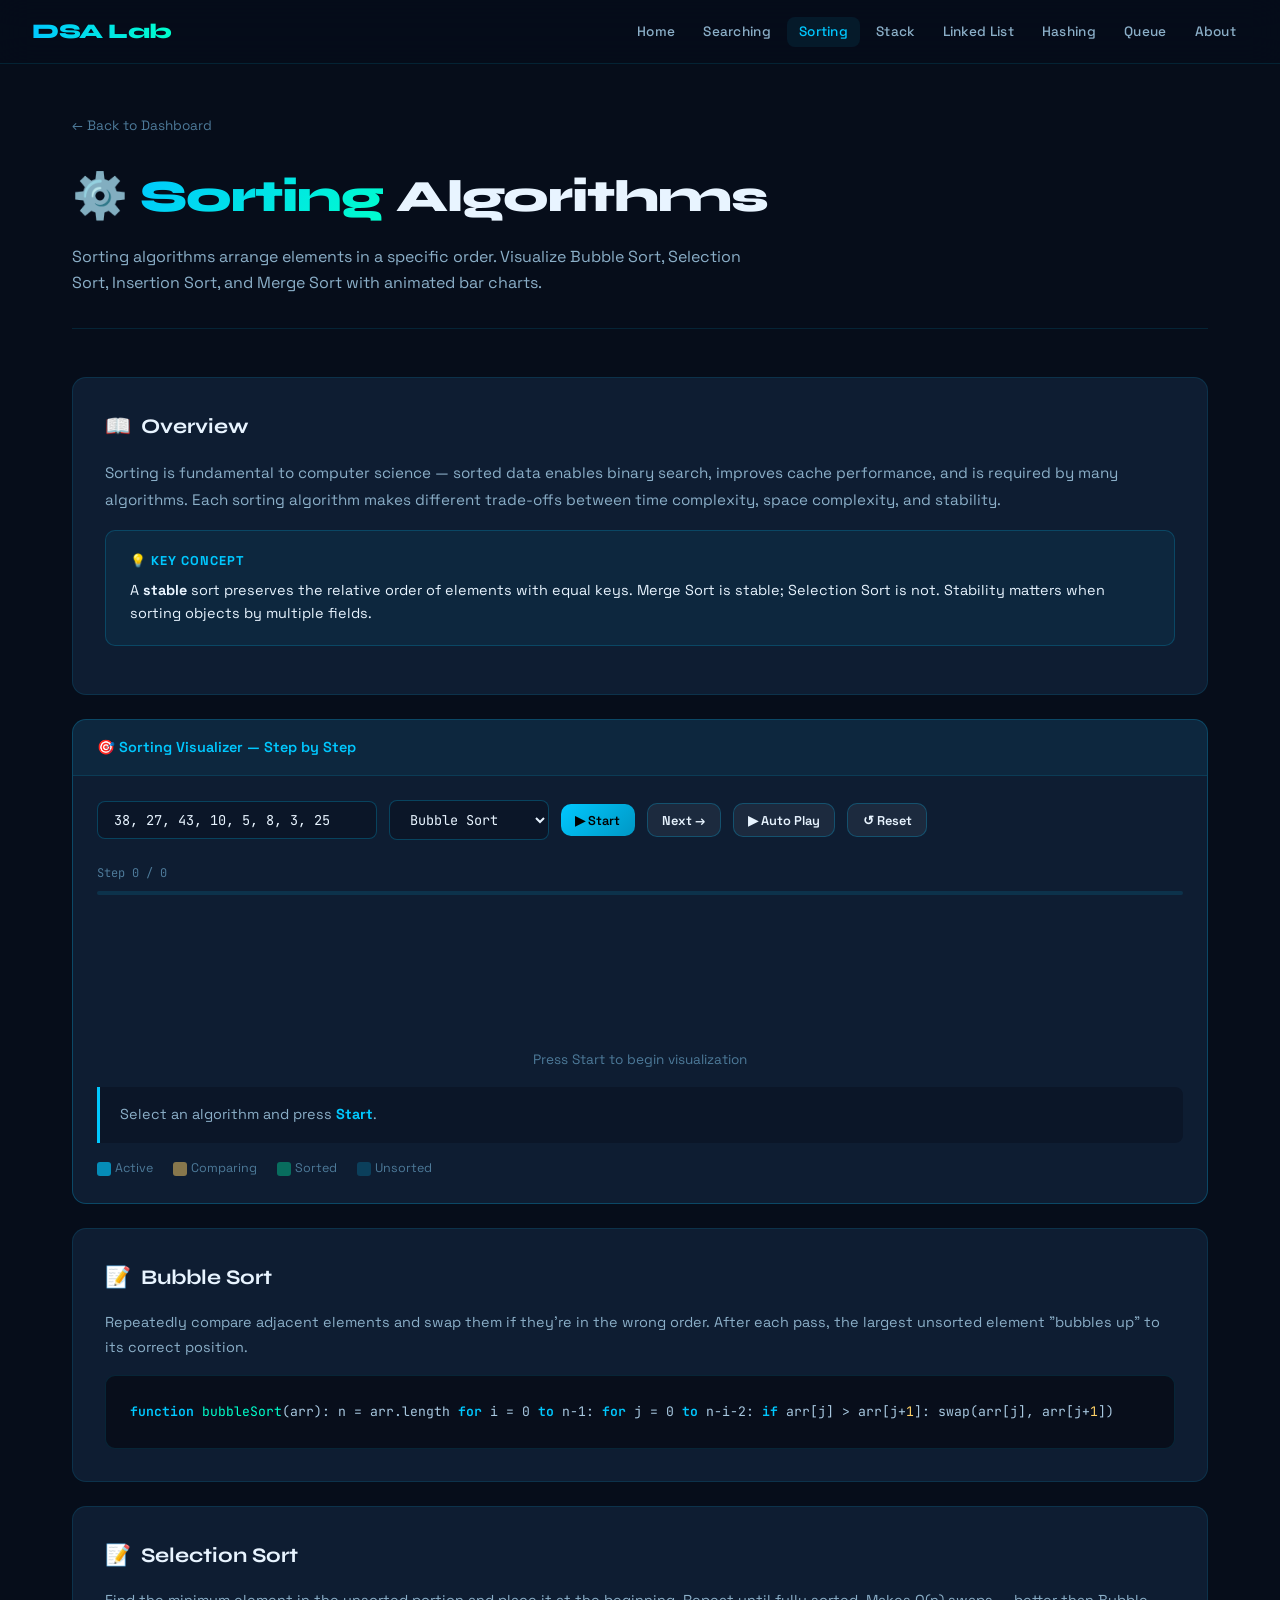
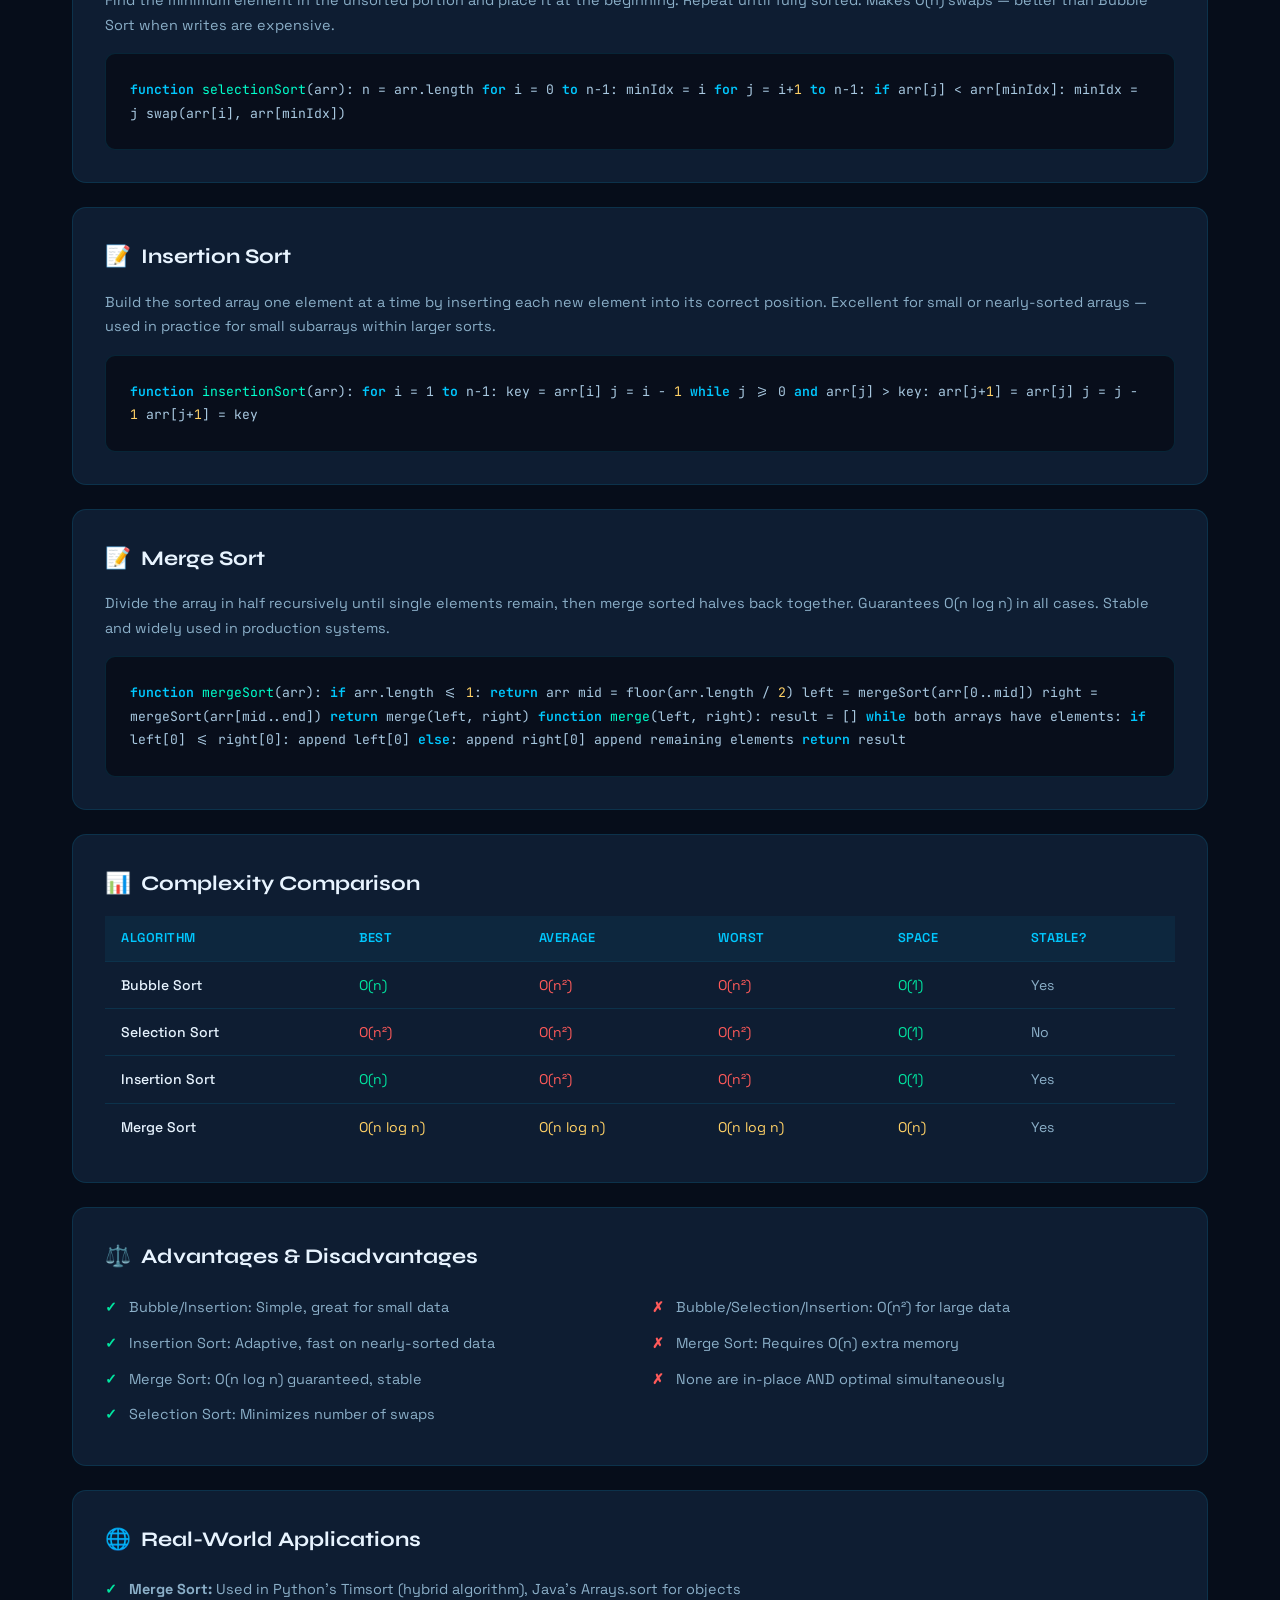
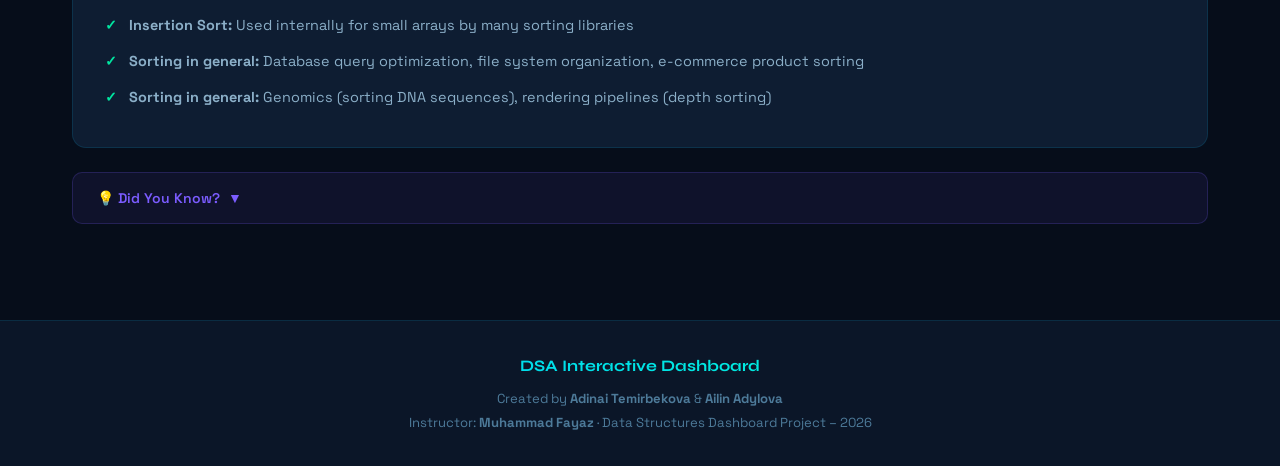
==== sorting.html @ bc45abd4 "first commit" ====
<!DOCTYPE html>
<html lang="en">
<head>
  <meta charset="UTF-8" />
  <meta name="viewport" content="width=device-width, initial-scale=1.0" />
  <title>Sorting Algorithms · DSA Dashboard</title>
  <link rel="stylesheet" href="style.css" />
</head>
<body>

<nav>
  <a href="index.html" class="nav-logo">DSA Lab</a>
  <ul class="nav-links">
    <li><a href="index.html">Home</a></li>
    <li><a href="searching.html">Searching</a></li>
    <li><a href="sorting.html">Sorting</a></li>
    <li><a href="stack.html">Stack</a></li>
    <li><a href="linkedlist.html">Linked List</a></li>
    <li><a href="hashing.html">Hashing</a></li>
    <li><a href="queue.html">Queue</a></li>
    <li><a href="about.html">About</a></li>
  </ul>
</nav>

<main class="page-container">
  <div class="page-header">
    <a href="index.html" class="back-link">← Back to Dashboard</a>
    <h1>⚙️ <span>Sorting</span> Algorithms</h1>
    <p>Sorting algorithms arrange elements in a specific order. Visualize Bubble Sort, Selection Sort, Insertion Sort, and Merge Sort with animated bar charts.</p>
  </div>

  <!-- Overview -->
  <div class="content-section reveal">
    <h2><span class="icon">📖</span> Overview</h2>
    <p style="color:var(--text2);font-size:0.95rem;line-height:1.8;">
      Sorting is fundamental to computer science — sorted data enables binary search, improves cache performance, and is required by many algorithms. Each sorting algorithm makes different trade-offs between time complexity, space complexity, and stability.
    </p>
    <div class="concept-box mt2">
      <div class="concept-title">💡 Key Concept</div>
      A <strong>stable</strong> sort preserves the relative order of elements with equal keys. Merge Sort is stable; Selection Sort is not. Stability matters when sorting objects by multiple fields.
    </div>
  </div>

  <!-- ══════════════════════════════════
       SORTING DEMO
  ══════════════════════════════════ -->
  <div class="demo-section reveal">
    <div class="demo-header">🎯 Sorting Visualizer — Step by Step</div>
    <div class="demo-body">
      <div class="demo-controls">
        <input type="text" id="sort-array" class="demo-input" value="38, 27, 43, 10, 5, 8, 3, 25" placeholder="Array (comma separated)" style="width:280px;" />
        <select id="sort-algo" class="demo-input" style="width:160px;">
          <option value="bubble">Bubble Sort</option>
          <option value="selection">Selection Sort</option>
          <option value="insertion">Insertion Sort</option>
          <option value="merge">Merge Sort</option>
        </select>
        <button id="sort-start" class="btn btn-primary btn-sm">▶ Start</button>
        <button id="sort-next"  class="btn btn-secondary btn-sm" disabled>Next →</button>
        <button id="sort-auto"  class="btn btn-secondary btn-sm">▶ Auto Play</button>
        <button id="sort-reset" class="btn btn-secondary btn-sm">↺ Reset</button>
      </div>

      <div class="step-counter" id="sort-step-count">Step 0 / 0</div>
      <div class="progress-bar"><div class="progress-fill" id="sort-progress" style="width:0%"></div></div>

      <!-- Bar Chart Visualization -->
      <div class="bar-container" id="sort-bars" style="margin-bottom:1rem;">
        <span style="color:var(--text3);font-size:0.85rem;">Press Start to begin visualization</span>
      </div>

      <div class="step-panel" id="sort-msg">Select an algorithm and press <strong>Start</strong>.</div>

      <div style="display:flex;gap:1.25rem;flex-wrap:wrap;margin-top:0.75rem;font-size:0.78rem;color:var(--text3);">
        <span><span style="display:inline-block;width:14px;height:14px;background:rgba(0,200,255,0.65);border-radius:3px;vertical-align:middle;margin-right:4px;"></span>Active</span>
        <span><span style="display:inline-block;width:14px;height:14px;background:rgba(255,209,102,0.5);border-radius:3px;vertical-align:middle;margin-right:4px;"></span>Comparing</span>
        <span><span style="display:inline-block;width:14px;height:14px;background:rgba(0,229,160,0.4);border-radius:3px;vertical-align:middle;margin-right:4px;"></span>Sorted</span>
        <span><span style="display:inline-block;width:14px;height:14px;background:rgba(0,200,255,0.2);border-radius:3px;vertical-align:middle;margin-right:4px;"></span>Unsorted</span>
      </div>
    </div>
  </div>

  <!-- Algorithm Explanations -->
  <div class="content-section reveal">
    <h2><span class="icon">📝</span> Bubble Sort</h2>
    <p style="color:var(--text2);font-size:0.9rem;line-height:1.7;margin-bottom:1rem;">Repeatedly compare adjacent elements and swap them if they're in the wrong order. After each pass, the largest unsorted element "bubbles up" to its correct position.</p>
    <div class="pseudocode">
<span class="kw">function</span> <span class="fn">bubbleSort</span>(arr):
  n = arr.length
  <span class="kw">for</span> i = 0 <span class="kw">to</span> n-1:
    <span class="kw">for</span> j = 0 <span class="kw">to</span> n-i-2:
      <span class="kw">if</span> arr[j] > arr[j+<span class="nm">1</span>]:
        swap(arr[j], arr[j+<span class="nm">1</span>])
    </div>
  </div>

  <div class="content-section reveal">
    <h2><span class="icon">📝</span> Selection Sort</h2>
    <p style="color:var(--text2);font-size:0.9rem;line-height:1.7;margin-bottom:1rem;">Find the minimum element in the unsorted portion and place it at the beginning. Repeat until fully sorted. Makes O(n) swaps — better than Bubble Sort when writes are expensive.</p>
    <div class="pseudocode">
<span class="kw">function</span> <span class="fn">selectionSort</span>(arr):
  n = arr.length
  <span class="kw">for</span> i = 0 <span class="kw">to</span> n-1:
    minIdx = i
    <span class="kw">for</span> j = i+<span class="nm">1</span> <span class="kw">to</span> n-1:
      <span class="kw">if</span> arr[j] < arr[minIdx]:
        minIdx = j
    swap(arr[i], arr[minIdx])
    </div>
  </div>

  <div class="content-section reveal">
    <h2><span class="icon">📝</span> Insertion Sort</h2>
    <p style="color:var(--text2);font-size:0.9rem;line-height:1.7;margin-bottom:1rem;">Build the sorted array one element at a time by inserting each new element into its correct position. Excellent for small or nearly-sorted arrays — used in practice for small subarrays within larger sorts.</p>
    <div class="pseudocode">
<span class="kw">function</span> <span class="fn">insertionSort</span>(arr):
  <span class="kw">for</span> i = 1 <span class="kw">to</span> n-1:
    key = arr[i]
    j = i - <span class="nm">1</span>
    <span class="kw">while</span> j >= 0 <span class="kw">and</span> arr[j] > key:
      arr[j+<span class="nm">1</span>] = arr[j]
      j = j - <span class="nm">1</span>
    arr[j+<span class="nm">1</span>] = key
    </div>
  </div>

  <div class="content-section reveal">
    <h2><span class="icon">📝</span> Merge Sort</h2>
    <p style="color:var(--text2);font-size:0.9rem;line-height:1.7;margin-bottom:1rem;">Divide the array in half recursively until single elements remain, then merge sorted halves back together. Guarantees O(n log n) in all cases. Stable and widely used in production systems.</p>
    <div class="pseudocode">
<span class="kw">function</span> <span class="fn">mergeSort</span>(arr):
  <span class="kw">if</span> arr.length <= <span class="nm">1</span>: <span class="kw">return</span> arr
  mid = floor(arr.length / <span class="nm">2</span>)
  left  = mergeSort(arr[0..mid])
  right = mergeSort(arr[mid..end])
  <span class="kw">return</span> merge(left, right)

<span class="kw">function</span> <span class="fn">merge</span>(left, right):
  result = []
  <span class="kw">while</span> both arrays have elements:
    <span class="kw">if</span> left[0] <= right[0]: append left[0]
    <span class="kw">else</span>: append right[0]
  append remaining elements
  <span class="kw">return</span> result
    </div>
  </div>

  <!-- Complexity Table -->
  <div class="content-section reveal">
    <h2><span class="icon">📊</span> Complexity Comparison</h2>
    <table class="complexity-table">
      <thead><tr><th>Algorithm</th><th>Best</th><th>Average</th><th>Worst</th><th>Space</th><th>Stable?</th></tr></thead>
      <tbody>
        <tr><td>Bubble Sort</td><td class="good">O(n)</td><td class="bad">O(n²)</td><td class="bad">O(n²)</td><td class="good">O(1)</td><td>Yes</td></tr>
        <tr><td>Selection Sort</td><td class="bad">O(n²)</td><td class="bad">O(n²)</td><td class="bad">O(n²)</td><td class="good">O(1)</td><td>No</td></tr>
        <tr><td>Insertion Sort</td><td class="good">O(n)</td><td class="bad">O(n²)</td><td class="bad">O(n²)</td><td class="good">O(1)</td><td>Yes</td></tr>
        <tr><td>Merge Sort</td><td class="mid">O(n log n)</td><td class="mid">O(n log n)</td><td class="mid">O(n log n)</td><td class="mid">O(n)</td><td>Yes</td></tr>
      </tbody>
    </table>
  </div>

  <!-- Advantages / Disadvantages -->
  <div class="content-section reveal">
    <h2><span class="icon">⚖️</span> Advantages &amp; Disadvantages</h2>
    <div class="two-col">
      <div>
        <ul class="adv-list pros">
          <li>Bubble/Insertion: Simple, great for small data</li>
          <li>Insertion Sort: Adaptive, fast on nearly-sorted data</li>
          <li>Merge Sort: O(n log n) guaranteed, stable</li>
          <li>Selection Sort: Minimizes number of swaps</li>
        </ul>
      </div>
      <div>
        <ul class="adv-list cons">
          <li>Bubble/Selection/Insertion: O(n²) for large data</li>
          <li>Merge Sort: Requires O(n) extra memory</li>
          <li>None are in-place AND optimal simultaneously</li>
        </ul>
      </div>
    </div>
  </div>

  <!-- Real-World -->
  <div class="content-section reveal">
    <h2><span class="icon">🌐</span> Real-World Applications</h2>
    <ul class="adv-list pros" style="color:var(--text2);">
      <li><strong>Merge Sort:</strong> Used in Python's Timsort (hybrid algorithm), Java's Arrays.sort for objects</li>
      <li><strong>Insertion Sort:</strong> Used internally for small arrays by many sorting libraries</li>
      <li><strong>Sorting in general:</strong> Database query optimization, file system organization, e-commerce product sorting</li>
      <li><strong>Sorting in general:</strong> Genomics (sorting DNA sequences), rendering pipelines (depth sorting)</li>
    </ul>
  </div>

  <div class="did-you-know reveal">
    <button class="dyk-toggle">💡 Did You Know? <span class="dyk-arrow">▼</span></button>
    <div class="dyk-content">
      No comparison-based sorting algorithm can beat O(n log n) in the worst case — this is mathematically proven! However, non-comparison sorts like Radix Sort and Counting Sort can sort integers in O(n) time by exploiting the structure of the data rather than comparing elements.
    </div>
  </div>
</main>

<footer>
  <div class="footer-inner">
    <div class="footer-title">DSA Interactive Dashboard</div>
    <p>Created by <strong>Adinai Temirbekova</strong> &amp; <strong>Ailin Adylova</strong><br>
    Instructor: <strong>Muhammad Fayaz</strong> · Data Structures Dashboard Project – 2026</p>
  </div>
</footer>

<script src="script.js"></script>
</body>
</html>
---- style.css ----
/* ============================================================
   DSA Interactive Dashboard — style.css
   Authors: Adinai Temirbekova & Ailin Adylova
   ============================================================ */

@import url('https://fonts.googleapis.com/css2?family=Space+Grotesk:wght@300;400;500;600;700&family=JetBrains+Mono:wght@400;600&family=Syne:wght@700;800&display=swap');

/* ── CSS Variables ── */
:root {
  --bg:        #060d1a;
  --bg2:       #0b1628;
  --bg3:       #0f1e35;
  --card:      #0e1d32;
  --card2:     #122040;
  --border:    rgba(0,200,255,0.12);
  --border2:   rgba(0,200,255,0.25);
  --cyan:      #00c8ff;
  --cyan2:     #00e5ff;
  --teal:      #00ffcc;
  --purple:    #7b5cff;
  --pink:      #ff4f9b;
  --text:      #e8f4ff;
  --text2:     #8bafc8;
  --text3:     #4d7a99;
  --green:     #00e5a0;
  --yellow:    #ffd166;
  --red:       #ff5a5a;
  --orange:    #ff8c42;
  --radius:    14px;
  --shadow:    0 8px 40px rgba(0,0,0,0.5);
  --shadow2:   0 2px 16px rgba(0,200,255,0.15);
  --transition: all 0.3s cubic-bezier(0.4,0,0.2,1);
  --font-main: 'Space Grotesk', sans-serif;
  --font-display: 'Syne', sans-serif;
  --font-mono: 'JetBrains Mono', monospace;
}

/* ── Reset & Base ── */
*, *::before, *::after { box-sizing: border-box; margin: 0; padding: 0; }

html { scroll-behavior: smooth; }

body {
  font-family: var(--font-main);
  background: var(--bg);
  color: var(--text);
  min-height: 100vh;
  line-height: 1.6;
  overflow-x: hidden;
}

/* ── Scrollbar ── */
::-webkit-scrollbar { width: 6px; }
::-webkit-scrollbar-track { background: var(--bg2); }
::-webkit-scrollbar-thumb { background: var(--cyan); border-radius: 3px; }

/* ── Navigation ── */
nav {
  position: sticky;
  top: 0;
  z-index: 100;
  background: rgba(6,13,26,0.92);
  backdrop-filter: blur(16px);
  border-bottom: 1px solid var(--border);
  padding: 0 2rem;
  display: flex;
  align-items: center;
  justify-content: space-between;
  height: 64px;
}

.nav-logo {
  font-family: var(--font-display);
  font-size: 1.3rem;
  font-weight: 800;
  background: linear-gradient(90deg, var(--cyan), var(--teal));
  -webkit-background-clip: text;
  -webkit-text-fill-color: transparent;
  text-decoration: none;
  letter-spacing: -0.5px;
}

.nav-links {
  display: flex;
  gap: 0.25rem;
  list-style: none;
  flex-wrap: wrap;
}

.nav-links a {
  color: var(--text2);
  text-decoration: none;
  font-size: 0.85rem;
  font-weight: 500;
  padding: 0.4rem 0.75rem;
  border-radius: 8px;
  transition: var(--transition);
  letter-spacing: 0.3px;
}

.nav-links a:hover, .nav-links a.active {
  color: var(--cyan);
  background: rgba(0,200,255,0.08);
}

/* ── Hero ── */
.hero {
  position: relative;
  min-height: 520px;
  display: flex;
  flex-direction: column;
  align-items: center;
  justify-content: center;
  text-align: center;
  padding: 5rem 2rem 4rem;
  overflow: hidden;
}

.hero::before {
  content: '';
  position: absolute;
  inset: 0;
  background: radial-gradient(ellipse 80% 60% at 50% 0%, rgba(0,200,255,0.12) 0%, transparent 70%),
              radial-gradient(ellipse 40% 40% at 80% 80%, rgba(123,92,255,0.08) 0%, transparent 60%);
  pointer-events: none;
}

.hero-grid {
  position: absolute;
  inset: 0;
  background-image:
    linear-gradient(rgba(0,200,255,0.04) 1px, transparent 1px),
    linear-gradient(90deg, rgba(0,200,255,0.04) 1px, transparent 1px);
  background-size: 60px 60px;
  pointer-events: none;
}

.hero-badge {
  display: inline-flex;
  align-items: center;
  gap: 0.5rem;
  background: rgba(0,200,255,0.1);
  border: 1px solid rgba(0,200,255,0.25);
  color: var(--cyan);
  padding: 0.35rem 1rem;
  border-radius: 100px;
  font-size: 0.8rem;
  font-weight: 600;
  letter-spacing: 1px;
  text-transform: uppercase;
  margin-bottom: 1.5rem;
  animation: fadeInDown 0.6s ease both;
}

.hero h1 {
  font-family: var(--font-display);
  font-size: clamp(2.2rem, 5vw, 4rem);
  font-weight: 800;
  line-height: 1.1;
  letter-spacing: -1px;
  margin-bottom: 1.25rem;
  animation: fadeInUp 0.7s ease 0.1s both;
}

.hero h1 span {
  background: linear-gradient(135deg, var(--cyan), var(--teal));
  -webkit-background-clip: text;
  -webkit-text-fill-color: transparent;
}

.hero p {
  color: var(--text2);
  font-size: 1.1rem;
  max-width: 600px;
  margin-bottom: 2rem;
  animation: fadeInUp 0.7s ease 0.2s both;
}

.hero-authors {
  display: flex;
  gap: 1rem;
  justify-content: center;
  flex-wrap: wrap;
  animation: fadeInUp 0.7s ease 0.3s both;
}

.author-chip {
  background: rgba(255,255,255,0.05);
  border: 1px solid var(--border2);
  padding: 0.5rem 1.2rem;
  border-radius: 100px;
  font-size: 0.85rem;
  font-weight: 500;
}

.author-chip span { color: var(--cyan); }

/* ── Dashboard Grid ── */
.dashboard {
  padding: 3rem 2rem 5rem;
  max-width: 1300px;
  margin: 0 auto;
}

.section-label {
  font-size: 0.75rem;
  font-weight: 700;
  letter-spacing: 2px;
  text-transform: uppercase;
  color: var(--text3);
  margin-bottom: 1.5rem;
  display: flex;
  align-items: center;
  gap: 0.75rem;
}

.section-label::after {
  content: '';
  flex: 1;
  height: 1px;
  background: var(--border);
}

.cards-grid {
  display: grid;
  grid-template-columns: repeat(auto-fill, minmax(340px, 1fr));
  gap: 1.5rem;
}

/* ── Topic Card ── */
.topic-card {
  background: var(--card);
  border: 1px solid var(--border);
  border-radius: var(--radius);
  padding: 2rem;
  position: relative;
  overflow: hidden;
  transition: var(--transition);
  cursor: pointer;
  text-decoration: none;
  display: block;
  animation: fadeInUp 0.5s ease both;
}

.topic-card::before {
  content: '';
  position: absolute;
  top: 0; left: 0; right: 0;
  height: 3px;
  background: var(--card-accent, linear-gradient(90deg, var(--cyan), var(--teal)));
  transform: scaleX(0);
  transition: transform 0.3s ease;
}

.topic-card:hover {
  transform: translateY(-6px);
  border-color: var(--border2);
  box-shadow: var(--shadow2), 0 20px 60px rgba(0,0,0,0.4);
}

.topic-card:hover::before { transform: scaleX(1); }

.card-icon {
  width: 52px;
  height: 52px;
  border-radius: 12px;
  display: flex;
  align-items: center;
  justify-content: center;
  font-size: 1.5rem;
  margin-bottom: 1.25rem;
  background: var(--card-icon-bg, rgba(0,200,255,0.1));
}

.card-tag {
  display: inline-block;
  font-size: 0.7rem;
  font-weight: 700;
  letter-spacing: 1px;
  text-transform: uppercase;
  color: var(--card-color, var(--cyan));
  background: var(--card-tag-bg, rgba(0,200,255,0.08));
  padding: 0.2rem 0.6rem;
  border-radius: 4px;
  margin-bottom: 0.75rem;
}

.topic-card h3 {
  font-family: var(--font-display);
  font-size: 1.35rem;
  font-weight: 700;
  margin-bottom: 0.75rem;
  letter-spacing: -0.3px;
}

.topic-card p {
  color: var(--text2);
  font-size: 0.9rem;
  line-height: 1.6;
  margin-bottom: 1.5rem;
}

.card-meta {
  display: flex;
  gap: 0.5rem;
  flex-wrap: wrap;
  margin-bottom: 1.5rem;
}

.meta-pill {
  font-size: 0.7rem;
  padding: 0.2rem 0.6rem;
  border-radius: 100px;
  background: rgba(255,255,255,0.04);
  border: 1px solid var(--border);
  color: var(--text3);
}

.btn {
  display: inline-flex;
  align-items: center;
  gap: 0.5rem;
  padding: 0.65rem 1.4rem;
  border-radius: 10px;
  font-family: var(--font-main);
  font-size: 0.875rem;
  font-weight: 600;
  cursor: pointer;
  transition: var(--transition);
  border: none;
  text-decoration: none;
}

.btn-primary {
  background: linear-gradient(135deg, var(--cyan), #0097c4);
  color: #000;
}

.btn-primary:hover {
  transform: translateY(-2px);
  box-shadow: 0 8px 24px rgba(0,200,255,0.3);
}

.btn-secondary {
  background: rgba(255,255,255,0.06);
  border: 1px solid var(--border2);
  color: var(--text);
}

.btn-secondary:hover {
  background: rgba(0,200,255,0.1);
  border-color: var(--cyan);
  color: var(--cyan);
}

.btn-sm {
  padding: 0.45rem 0.9rem;
  font-size: 0.8rem;
}

.btn-success {
  background: linear-gradient(135deg, var(--green), #009960);
  color: #000;
}

.btn-danger {
  background: linear-gradient(135deg, var(--red), #c03030);
  color: #fff;
}

/* ── Page Layout ── */
.page-container {
  max-width: 1200px;
  margin: 0 auto;
  padding: 3rem 2rem 5rem;
}

.page-header {
  margin-bottom: 3rem;
  padding-bottom: 2rem;
  border-bottom: 1px solid var(--border);
}

.page-header .back-link {
  display: inline-flex;
  align-items: center;
  gap: 0.4rem;
  color: var(--text3);
  text-decoration: none;
  font-size: 0.85rem;
  margin-bottom: 1.5rem;
  transition: color 0.2s;
}

.page-header .back-link:hover { color: var(--cyan); }

.page-header h1 {
  font-family: var(--font-display);
  font-size: clamp(1.8rem, 4vw, 2.8rem);
  font-weight: 800;
  letter-spacing: -1px;
  margin-bottom: 0.75rem;
}

.page-header h1 span {
  background: linear-gradient(135deg, var(--cyan), var(--teal));
  -webkit-background-clip: text;
  -webkit-text-fill-color: transparent;
}

.page-header p {
  color: var(--text2);
  font-size: 1rem;
  max-width: 700px;
}

/* ── Content Sections ── */
.content-section {
  background: var(--card);
  border: 1px solid var(--border);
  border-radius: var(--radius);
  padding: 2rem;
  margin-bottom: 1.5rem;
}

.content-section h2 {
  font-family: var(--font-display);
  font-size: 1.3rem;
  font-weight: 700;
  margin-bottom: 1rem;
  display: flex;
  align-items: center;
  gap: 0.6rem;
}

.content-section h2 .icon {
  color: var(--cyan);
}

/* ── Interactive Demo ── */
.demo-section {
  background: var(--card);
  border: 1px solid var(--border2);
  border-radius: var(--radius);
  overflow: hidden;
  margin-bottom: 1.5rem;
}

.demo-header {
  background: rgba(0,200,255,0.06);
  border-bottom: 1px solid var(--border);
  padding: 1rem 1.5rem;
  display: flex;
  align-items: center;
  gap: 0.6rem;
  font-weight: 600;
  font-size: 0.9rem;
  color: var(--cyan);
}

.demo-body {
  padding: 1.5rem;
}

.demo-controls {
  display: flex;
  gap: 0.75rem;
  flex-wrap: wrap;
  margin-bottom: 1.5rem;
  align-items: center;
}

.demo-input {
  background: var(--bg2);
  border: 1px solid var(--border2);
  color: var(--text);
  padding: 0.55rem 1rem;
  border-radius: 8px;
  font-family: var(--font-mono);
  font-size: 0.85rem;
  outline: none;
  transition: border-color 0.2s;
}

.demo-input:focus { border-color: var(--cyan); }

/* ── Visualization Area ── */
.viz-area {
  min-height: 120px;
  display: flex;
  align-items: center;
  justify-content: center;
  gap: 0.5rem;
  flex-wrap: wrap;
  padding: 1.5rem;
  background: var(--bg2);
  border-radius: 10px;
  margin-bottom: 1rem;
  position: relative;
}

.viz-element {
  width: 52px;
  height: 52px;
  display: flex;
  align-items: center;
  justify-content: center;
  border-radius: 10px;
  font-family: var(--font-mono);
  font-weight: 600;
  font-size: 1rem;
  background: var(--card2);
  border: 2px solid var(--border);
  color: var(--text);
  transition: all 0.4s cubic-bezier(0.4,0,0.2,1);
  position: relative;
  flex-shrink: 0;
}

.viz-element.active {
  background: rgba(0,200,255,0.15);
  border-color: var(--cyan);
  color: var(--cyan);
  box-shadow: 0 0 20px rgba(0,200,255,0.25);
  transform: translateY(-6px) scale(1.08);
}

.viz-element.comparing {
  background: rgba(255,209,102,0.15);
  border-color: var(--yellow);
  color: var(--yellow);
  box-shadow: 0 0 20px rgba(255,209,102,0.2);
}

.viz-element.sorted {
  background: rgba(0,229,160,0.12);
  border-color: var(--green);
  color: var(--green);
}

.viz-element.found {
  background: rgba(0,229,160,0.2);
  border-color: var(--green);
  color: var(--green);
  animation: pulse 0.6s ease;
}

.viz-element.eliminated {
  opacity: 0.25;
  transform: scale(0.9);
}

.viz-element .idx-label {
  position: absolute;
  bottom: -20px;
  font-size: 0.65rem;
  color: var(--text3);
  font-family: var(--font-mono);
}

/* ── Step Explanation Panel ── */
.step-panel {
  background: var(--bg2);
  border-left: 3px solid var(--cyan);
  border-radius: 0 8px 8px 0;
  padding: 1rem 1.25rem;
  font-size: 0.9rem;
  color: var(--text2);
  min-height: 56px;
  margin-bottom: 1rem;
}

.step-panel strong { color: var(--cyan); }

/* ── Progress Bar ── */
.progress-bar {
  height: 4px;
  background: var(--border);
  border-radius: 2px;
  margin-bottom: 1rem;
  overflow: hidden;
}

.progress-fill {
  height: 100%;
  background: linear-gradient(90deg, var(--cyan), var(--teal));
  border-radius: 2px;
  transition: width 0.4s ease;
}

.step-counter {
  font-size: 0.75rem;
  color: var(--text3);
  font-family: var(--font-mono);
  margin-bottom: 0.5rem;
}

/* ── Complexity Table ── */
.complexity-table {
  width: 100%;
  border-collapse: collapse;
  font-size: 0.875rem;
}

.complexity-table th, .complexity-table td {
  padding: 0.75rem 1rem;
  text-align: left;
  border-bottom: 1px solid var(--border);
}

.complexity-table th {
  background: rgba(0,200,255,0.06);
  color: var(--cyan);
  font-weight: 600;
  font-size: 0.8rem;
  letter-spacing: 0.5px;
  text-transform: uppercase;
}

.complexity-table td { color: var(--text2); }

.complexity-table td:first-child { color: var(--text); font-weight: 500; }

.complexity-table tr:last-child td { border-bottom: none; }

.complexity-table .good { color: var(--green); }
.complexity-table .mid  { color: var(--yellow); }
.complexity-table .bad  { color: var(--red); }

/* ── Pseudocode ── */
.pseudocode {
  background: #080e1b;
  border: 1px solid var(--border);
  border-radius: 10px;
  padding: 1.5rem;
  font-family: var(--font-mono);
  font-size: 0.82rem;
  line-height: 1.8;
  color: #a8c8e0;
  overflow-x: auto;
}

.pseudocode .kw  { color: var(--cyan); font-weight: 600; }
.pseudocode .fn  { color: var(--teal); }
.pseudocode .cm  { color: var(--text3); font-style: italic; }
.pseudocode .nm  { color: var(--yellow); }
.pseudocode .op  { color: var(--purple); }

/* ── Key Concept Box ── */
.concept-box {
  background: rgba(0,200,255,0.06);
  border: 1px solid rgba(0,200,255,0.2);
  border-radius: 10px;
  padding: 1.25rem 1.5rem;
  margin: 1rem 0;
  font-size: 0.9rem;
}

.concept-box .concept-title {
  color: var(--cyan);
  font-weight: 700;
  font-size: 0.8rem;
  letter-spacing: 1px;
  text-transform: uppercase;
  margin-bottom: 0.5rem;
  display: flex;
  align-items: center;
  gap: 0.4rem;
}

/* ── Did You Know ── */
.did-you-know {
  background: rgba(123,92,255,0.08);
  border: 1px solid rgba(123,92,255,0.2);
  border-radius: 10px;
  overflow: hidden;
  margin: 1rem 0;
}

.dyk-toggle {
  width: 100%;
  background: none;
  border: none;
  padding: 1rem 1.5rem;
  text-align: left;
  color: var(--purple);
  font-family: var(--font-main);
  font-size: 0.875rem;
  font-weight: 600;
  cursor: pointer;
  display: flex;
  align-items: center;
  gap: 0.5rem;
  transition: background 0.2s;
}

.dyk-toggle:hover { background: rgba(123,92,255,0.05); }

.dyk-content {
  display: none;
  padding: 0 1.5rem 1.25rem;
  color: var(--text2);
  font-size: 0.875rem;
  line-height: 1.7;
}

.dyk-content.open { display: block; }

/* ── Advantages / Disadvantages ── */
.adv-list { list-style: none; }

.adv-list li {
  padding: 0.4rem 0;
  padding-left: 1.5rem;
  position: relative;
  font-size: 0.9rem;
  color: var(--text2);
}

.adv-list.pros li::before { content: '✓'; position: absolute; left: 0; color: var(--green); font-weight: 700; }
.adv-list.cons li::before { content: '✗'; position: absolute; left: 0; color: var(--red); font-weight: 700; }

.two-col { display: grid; grid-template-columns: 1fr 1fr; gap: 1.5rem; }

/* ── Stack Visualization ── */
.stack-viz {
  display: flex;
  flex-direction: column;
  align-items: center;
  min-height: 220px;
  gap: 6px;
  padding: 1.5rem;
  background: var(--bg2);
  border-radius: 10px;
  justify-content: flex-end;
  position: relative;
}

.stack-base {
  width: 160px;
  height: 4px;
  background: var(--border2);
  border-radius: 2px;
}

.stack-element {
  width: 160px;
  padding: 0.65rem;
  background: rgba(0,200,255,0.1);
  border: 1px solid var(--border2);
  border-radius: 8px;
  text-align: center;
  font-family: var(--font-mono);
  font-weight: 600;
  color: var(--cyan);
  transition: all 0.3s ease;
  animation: stackPush 0.3s ease;
}

.stack-element.top {
  border-color: var(--cyan);
  background: rgba(0,200,255,0.18);
  box-shadow: 0 0 16px rgba(0,200,255,0.2);
}

/* ── Queue Visualization ── */
.queue-viz {
  display: flex;
  align-items: center;
  min-height: 100px;
  gap: 0;
  padding: 1.5rem;
  background: var(--bg2);
  border-radius: 10px;
  overflow-x: auto;
}

.queue-element {
  padding: 0.75rem 1.25rem;
  background: rgba(0,255,204,0.1);
  border: 1px solid rgba(0,255,204,0.25);
  border-right: none;
  text-align: center;
  font-family: var(--font-mono);
  font-weight: 600;
  color: var(--teal);
  min-width: 60px;
  white-space: nowrap;
  transition: all 0.3s ease;
  animation: queueIn 0.3s ease;
}

.queue-element:first-child { border-radius: 8px 0 0 8px; }
.queue-element:last-child  { border-radius: 0 8px 8px 0; border-right: 1px solid rgba(0,255,204,0.25); }
.queue-element:first-child:last-child { border-radius: 8px; border-right: 1px solid rgba(0,255,204,0.25); }
.queue-element.front { background: rgba(0,255,204,0.2); box-shadow: inset 3px 0 0 var(--teal); }

/* ── Linked List Visualization ── */
.ll-viz {
  display: flex;
  align-items: center;
  gap: 0;
  flex-wrap: wrap;
  padding: 1.5rem;
  background: var(--bg2);
  border-radius: 10px;
  min-height: 100px;
  row-gap: 1rem;
}

.ll-node {
  display: flex;
  align-items: center;
  animation: nodeAppear 0.4s ease;
}

.ll-box {
  display: flex;
  border: 1px solid var(--border2);
  border-radius: 8px;
  overflow: hidden;
  font-family: var(--font-mono);
  font-size: 0.8rem;
}

.ll-data {
  padding: 0.55rem 0.8rem;
  background: rgba(123,92,255,0.1);
  color: var(--purple);
  font-weight: 700;
  border-right: 1px solid var(--border);
}

.ll-next {
  padding: 0.55rem 0.6rem;
  background: rgba(255,255,255,0.03);
  color: var(--text3);
  font-size: 0.7rem;
}

.ll-arrow {
  width: 36px;
  height: 2px;
  background: var(--border2);
  position: relative;
  margin: 0 -1px;
}

.ll-arrow::after {
  content: '▶';
  position: absolute;
  right: -6px;
  top: 50%;
  transform: translateY(-50%);
  color: var(--border2);
  font-size: 0.6rem;
}

.ll-null {
  padding: 0.55rem 0.8rem;
  background: rgba(255,90,90,0.08);
  border: 1px dashed rgba(255,90,90,0.25);
  border-radius: 8px;
  font-family: var(--font-mono);
  color: var(--red);
  font-size: 0.75rem;
  margin-left: 36px;
}

/* ── Hash Table Visualization ── */
.hash-table-viz {
  display: grid;
  grid-template-columns: auto 1fr;
  gap: 4px;
  font-family: var(--font-mono);
  font-size: 0.82rem;
}

.hash-bucket-row {
  display: contents;
}

.hash-idx {
  background: rgba(255,140,66,0.1);
  border: 1px solid rgba(255,140,66,0.2);
  border-radius: 6px 0 0 6px;
  padding: 0.5rem 0.75rem;
  color: var(--orange);
  text-align: center;
  min-width: 40px;
  font-weight: 600;
}

.hash-bucket {
  background: var(--card2);
  border: 1px solid var(--border);
  border-radius: 0 6px 6px 0;
  padding: 0.5rem 0.75rem;
  color: var(--text2);
  min-height: 40px;
  display: flex;
  align-items: center;
  gap: 0.5rem;
  flex-wrap: wrap;
  transition: all 0.3s ease;
}

.hash-bucket.active {
  border-color: var(--orange);
  background: rgba(255,140,66,0.08);
}

.hash-item {
  background: rgba(255,140,66,0.12);
  border: 1px solid rgba(255,140,66,0.25);
  padding: 0.2rem 0.5rem;
  border-radius: 4px;
  color: var(--orange);
  font-weight: 600;
  animation: fadeInScale 0.3s ease;
}

/* ── Animations ── */
@keyframes fadeInUp {
  from { opacity: 0; transform: translateY(20px); }
  to   { opacity: 1; transform: translateY(0); }
}

@keyframes fadeInDown {
  from { opacity: 0; transform: translateY(-12px); }
  to   { opacity: 1; transform: translateY(0); }
}

@keyframes pulse {
  0%   { transform: scale(1); }
  50%  { transform: scale(1.15); }
  100% { transform: scale(1); }
}

@keyframes stackPush {
  from { opacity: 0; transform: translateY(-20px) scaleX(0.8); }
  to   { opacity: 1; transform: translateY(0) scaleX(1); }
}

@keyframes queueIn {
  from { opacity: 0; transform: translateX(20px); }
  to   { opacity: 1; transform: translateX(0); }
}

@keyframes nodeAppear {
  from { opacity: 0; transform: scale(0.7); }
  to   { opacity: 1; transform: scale(1); }
}

@keyframes fadeInScale {
  from { opacity: 0; transform: scale(0.8); }
  to   { opacity: 1; transform: scale(1); }
}

/* ── Footer ── */
footer {
  background: var(--bg2);
  border-top: 1px solid var(--border);
  padding: 2rem;
  text-align: center;
}

.footer-inner {
  max-width: 1000px;
  margin: 0 auto;
}

.footer-inner p {
  color: var(--text3);
  font-size: 0.82rem;
  line-height: 1.8;
}

.footer-inner a { color: var(--cyan); text-decoration: none; }

.footer-title {
  font-family: var(--font-display);
  font-size: 1rem;
  background: linear-gradient(90deg, var(--cyan), var(--teal));
  -webkit-background-clip: text;
  -webkit-text-fill-color: transparent;
  font-weight: 700;
  margin-bottom: 0.5rem;
}

/* ── About ── */
.team-grid {
  display: grid;
  grid-template-columns: repeat(auto-fill, minmax(220px, 1fr));
  gap: 1.25rem;
  margin-top: 1.5rem;
}

.team-card {
  background: var(--bg2);
  border: 1px solid var(--border);
  border-radius: 12px;
  padding: 1.75rem;
  text-align: center;
  transition: var(--transition);
}

.team-card:hover {
  border-color: var(--border2);
  transform: translateY(-4px);
}

.team-avatar {
  width: 64px;
  height: 64px;
  border-radius: 50%;
  background: linear-gradient(135deg, var(--cyan), var(--purple));
  display: flex;
  align-items: center;
  justify-content: center;
  font-size: 1.5rem;
  margin: 0 auto 1rem;
  font-weight: 700;
  color: #000;
  font-family: var(--font-display);
}

.team-card h4 {
  font-weight: 700;
  margin-bottom: 0.25rem;
}

.team-card p {
  color: var(--text3);
  font-size: 0.82rem;
}

.team-card .role {
  color: var(--cyan);
  font-size: 0.75rem;
  font-weight: 600;
  letter-spacing: 0.5px;
}

/* ── Responsive ── */
@media (max-width: 768px) {
  .nav-links { display: none; }
  .cards-grid { grid-template-columns: 1fr; }
  .two-col { grid-template-columns: 1fr; }
  .hero h1 { font-size: 2rem; }
}

/* ── Utility ── */
.text-cyan  { color: var(--cyan); }
.text-teal  { color: var(--teal); }
.text-green { color: var(--green); }
.text-red   { color: var(--red); }
.text-yellow { color: var(--yellow); }
.text-mono  { font-family: var(--font-mono); }
.mb1 { margin-bottom: 0.5rem; }
.mb2 { margin-bottom: 1rem; }
.mb3 { margin-bottom: 1.5rem; }
.mt2 { margin-top: 1rem; }
.flex { display: flex; align-items: center; gap: 0.5rem; }
.flex-wrap { flex-wrap: wrap; }
.gap1 { gap: 0.5rem; }
.gap2 { gap: 1rem; }
.sr-only { position: absolute; width: 1px; height: 1px; overflow: hidden; clip: rect(0,0,0,0); }

/* Scroll animation */
.reveal {
  opacity: 0;
  transform: translateY(24px);
  transition: opacity 0.5s ease, transform 0.5s ease;
}
.reveal.visible {
  opacity: 1;
  transform: translateY(0);
}

/* Speed control */
.speed-label {
  font-size: 0.8rem;
  color: var(--text3);
  white-space: nowrap;
}

/* Bars for sorting viz */
.bar-container {
  display: flex;
  align-items: flex-end;
  justify-content: center;
  gap: 4px;
  height: 160px;
  width: 100%;
  padding: 0 0.5rem;
}

.bar {
  flex: 1;
  max-width: 48px;
  border-radius: 6px 6px 0 0;
  background: rgba(0,200,255,0.35);
  border: 1px solid rgba(0,200,255,0.4);
  position: relative;
  transition: all 0.35s ease;
  display: flex;
  align-items: flex-end;
  justify-content: center;
}

.bar .bar-label {
  font-family: var(--font-mono);
  font-size: 0.65rem;
  color: var(--text2);
  padding-bottom: 4px;
}

.bar.active {
  background: rgba(0,200,255,0.65);
  border-color: var(--cyan);
  box-shadow: 0 0 16px rgba(0,200,255,0.3);
}

.bar.comparing {
  background: rgba(255,209,102,0.5);
  border-color: var(--yellow);
}

.bar.sorted {
  background: rgba(0,229,160,0.4);
  border-color: var(--green);
}

.bar.pivot {
  background: rgba(255,79,155,0.4);
  border-color: var(--pink);
}
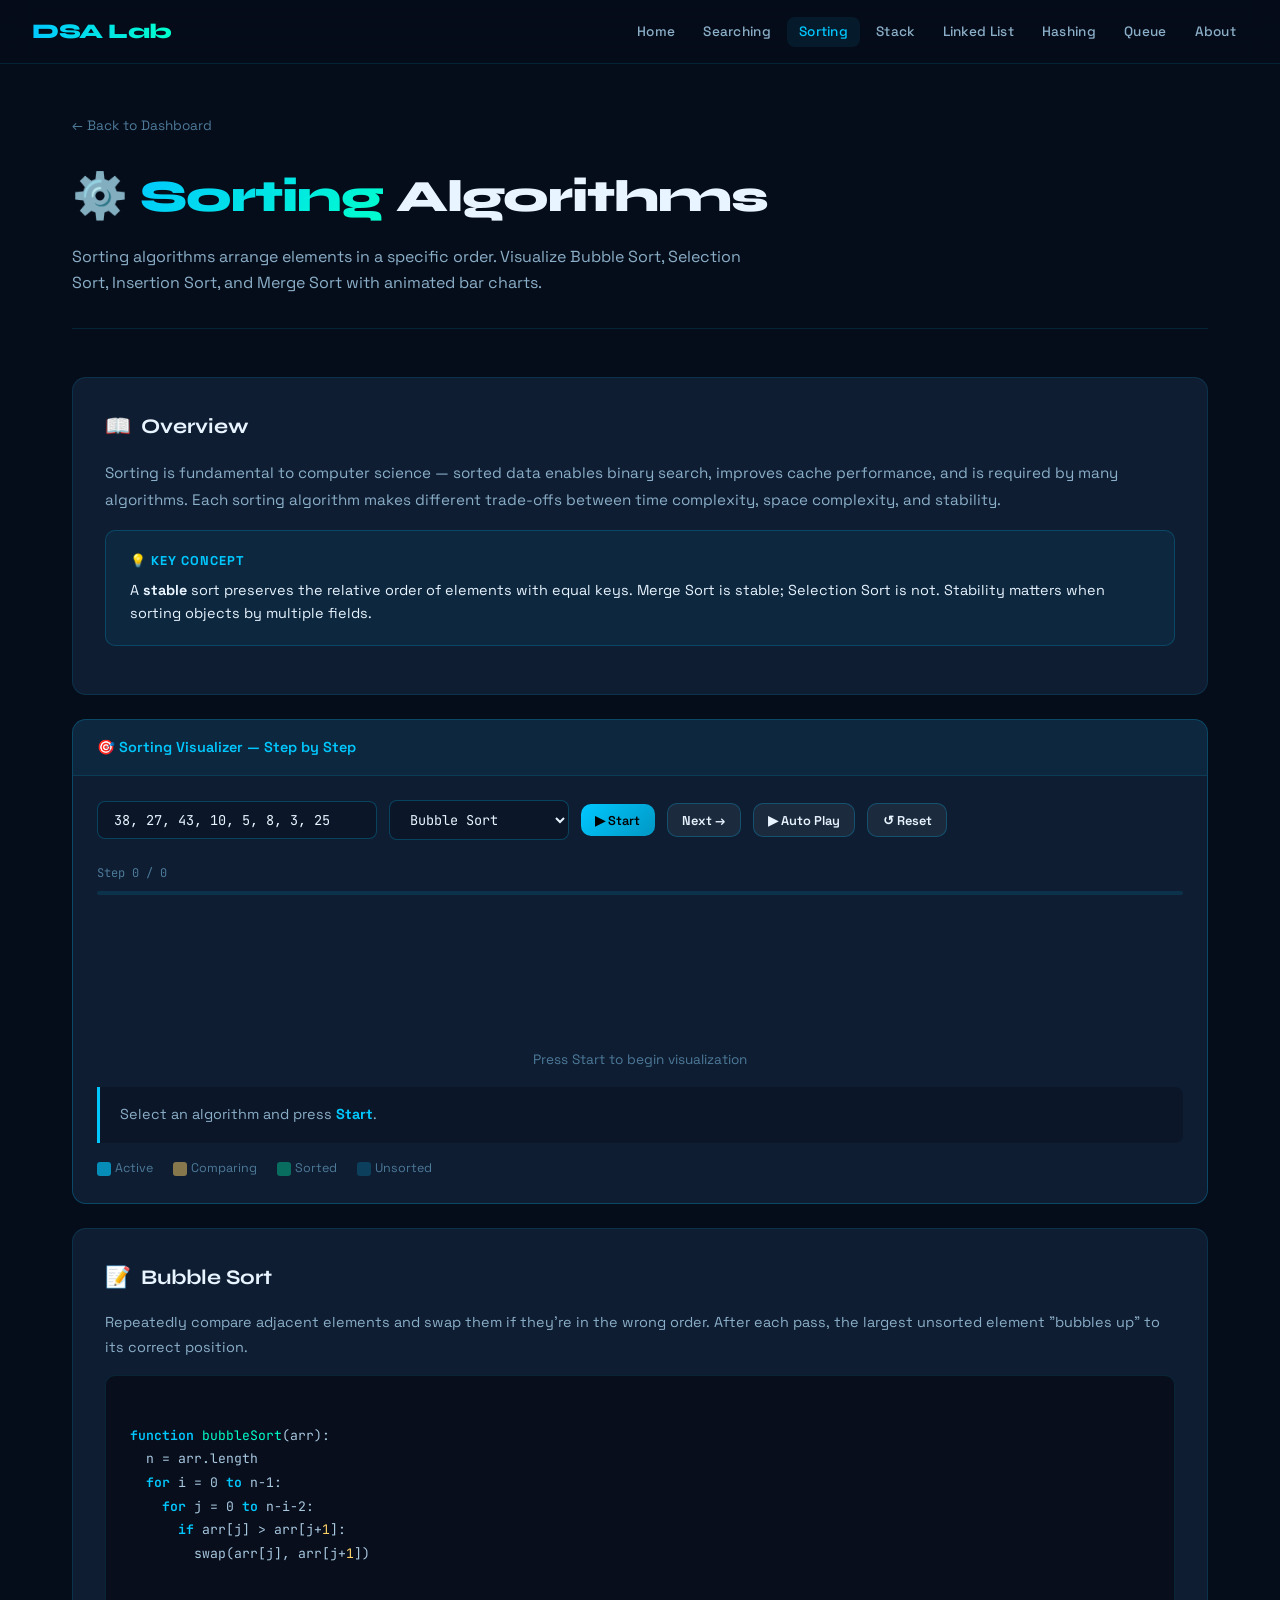
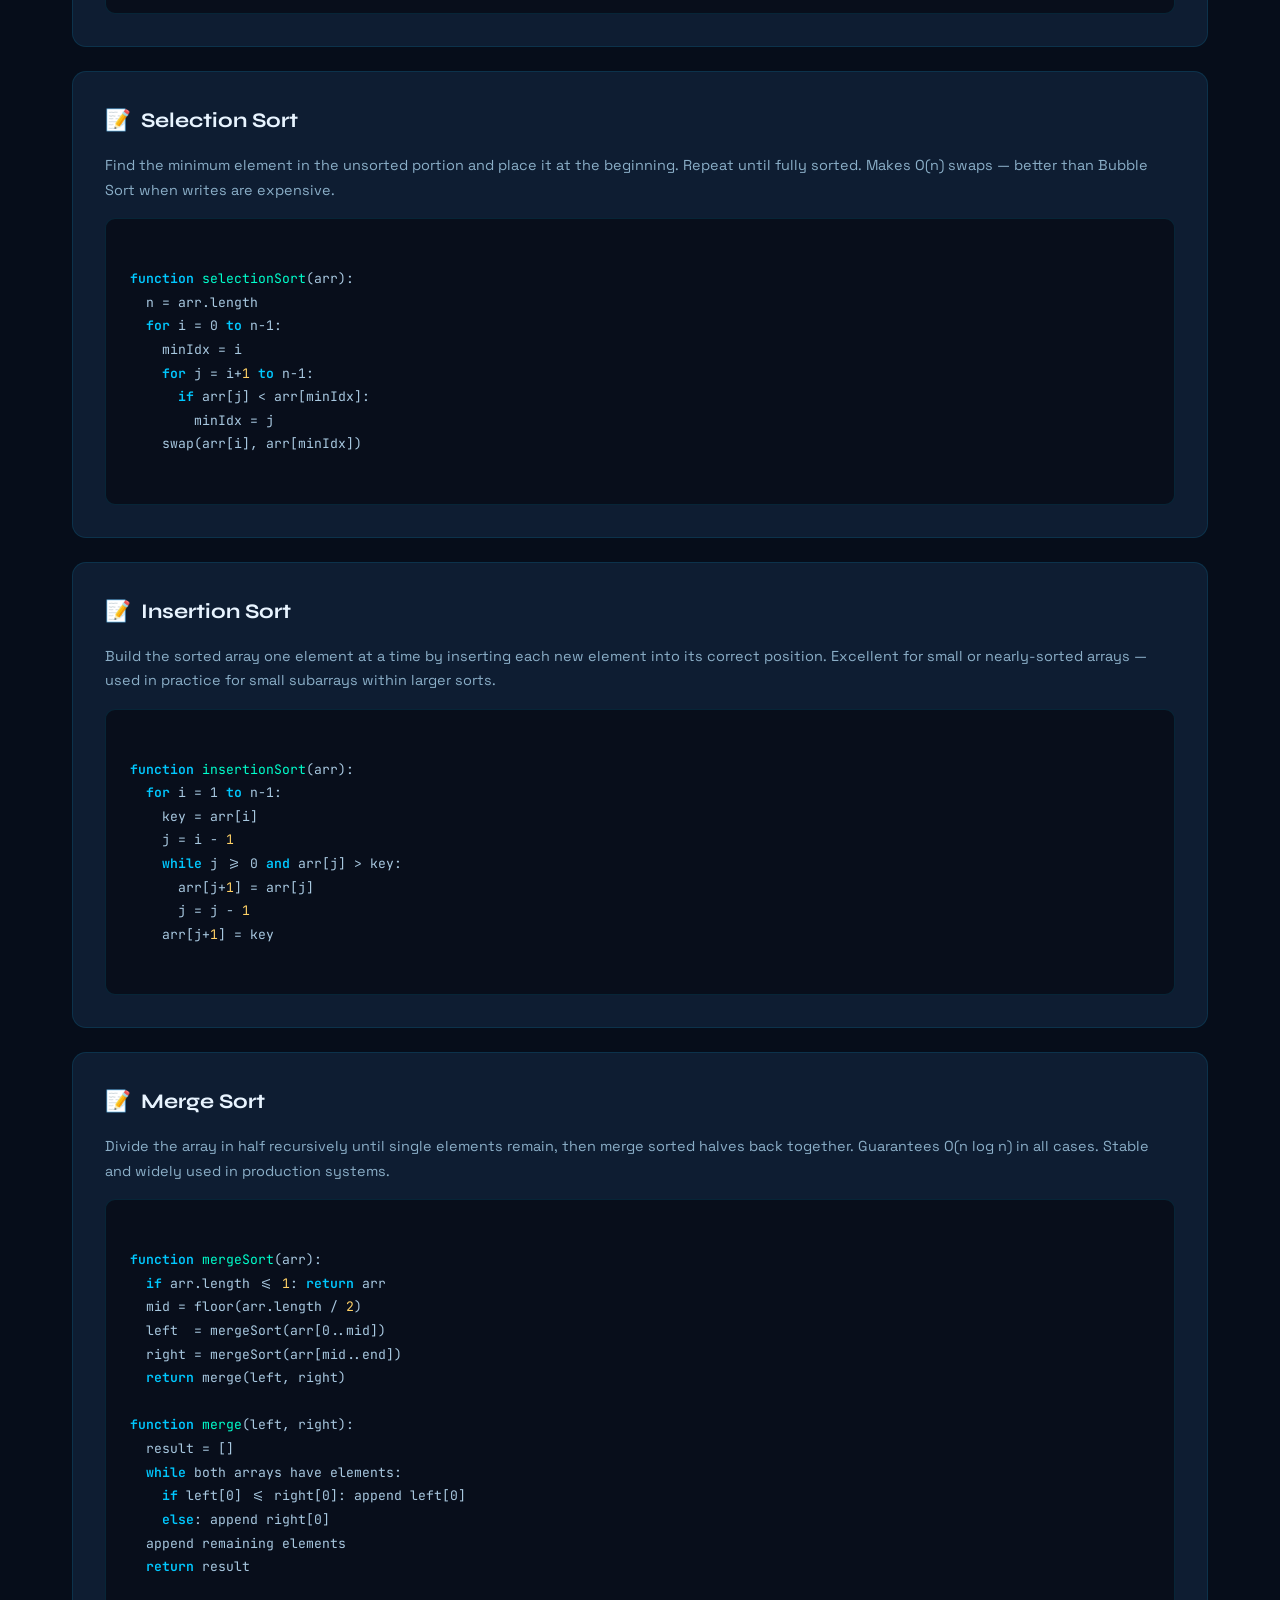
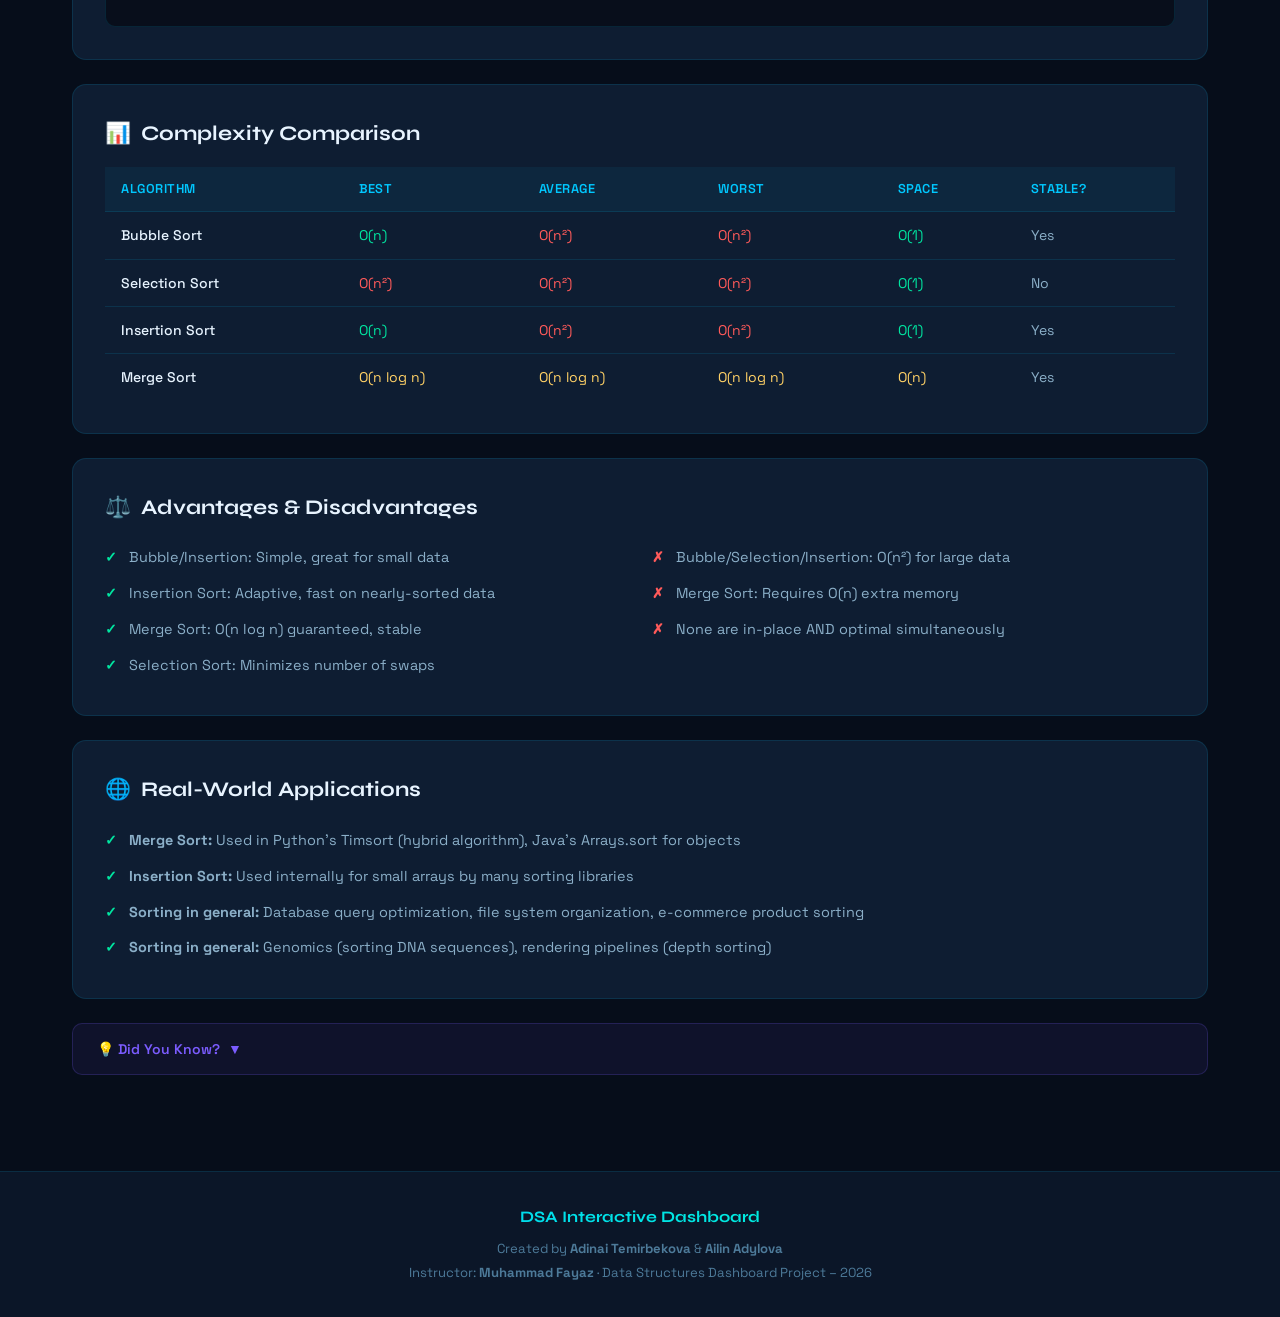
==== commit ec499656: "algorithms added" ====
--- a/sorting.html
+++ b/sorting.html
@@ -49,11 +49,14 @@
     <div class="demo-body">
       <div class="demo-controls">
         <input type="text" id="sort-array" class="demo-input" value="38, 27, 43, 10, 5, 8, 3, 25" placeholder="Array (comma separated)" style="width:280px;" />
-        <select id="sort-algo" class="demo-input" style="width:160px;">
+        <select id="sort-algo" class="demo-input" style="width:180px;">
           <option value="bubble">Bubble Sort</option>
           <option value="selection">Selection Sort</option>
           <option value="insertion">Insertion Sort</option>
           <option value="merge">Merge Sort</option>
+          <option value="quick">Quick Sort</option>
+          <option value="counting">Counting Sort</option>
+          <option value="radix">Radix Sort</option>
         </select>
         <button id="sort-start" class="btn btn-primary btn-sm">▶ Start</button>
         <button id="sort-next"  class="btn btn-secondary btn-sm" disabled>Next →</button>
--- a/style.css
+++ b/style.css
@@ -638,6 +638,7 @@
   line-height: 1.8;
   color: #a8c8e0;
   overflow-x: auto;
+  white-space: pre; /* preserve line breaks and indentation */
 }
 
 .pseudocode .kw  { color: var(--cyan); font-weight: 600; }
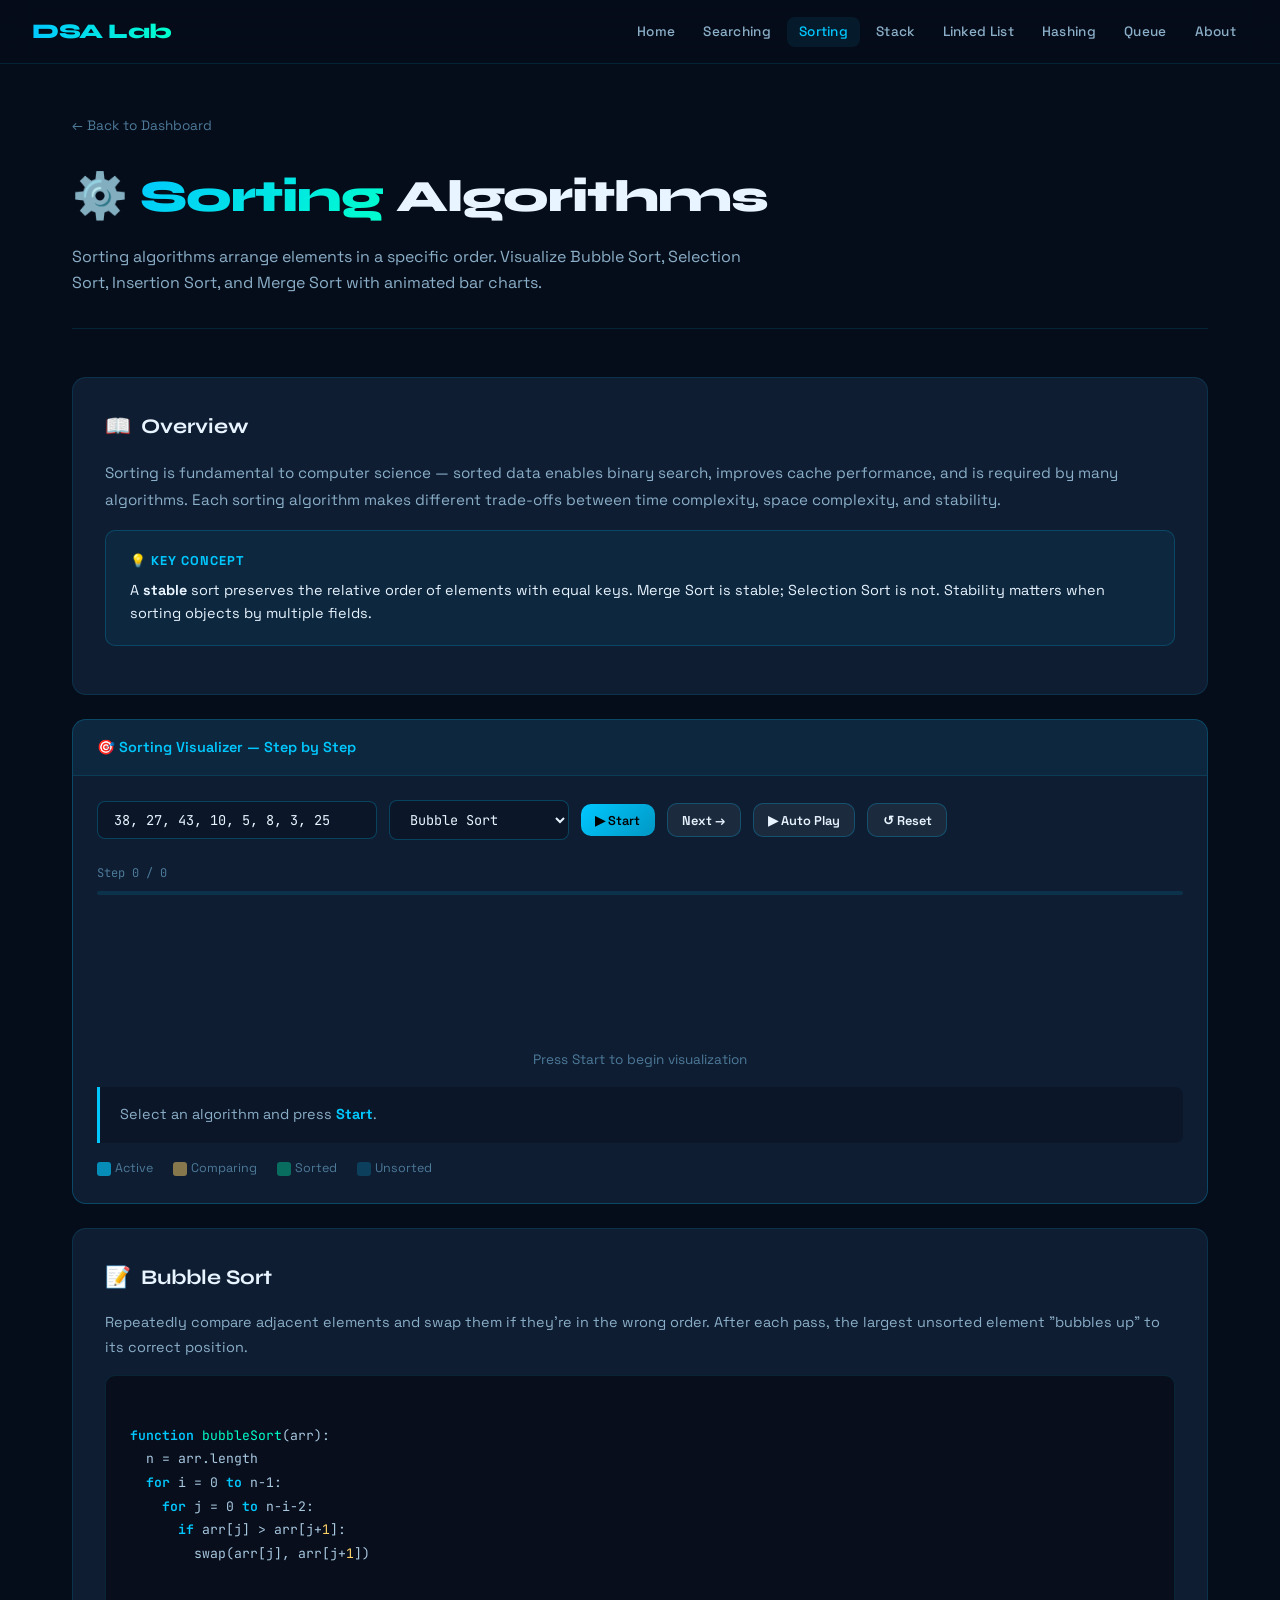
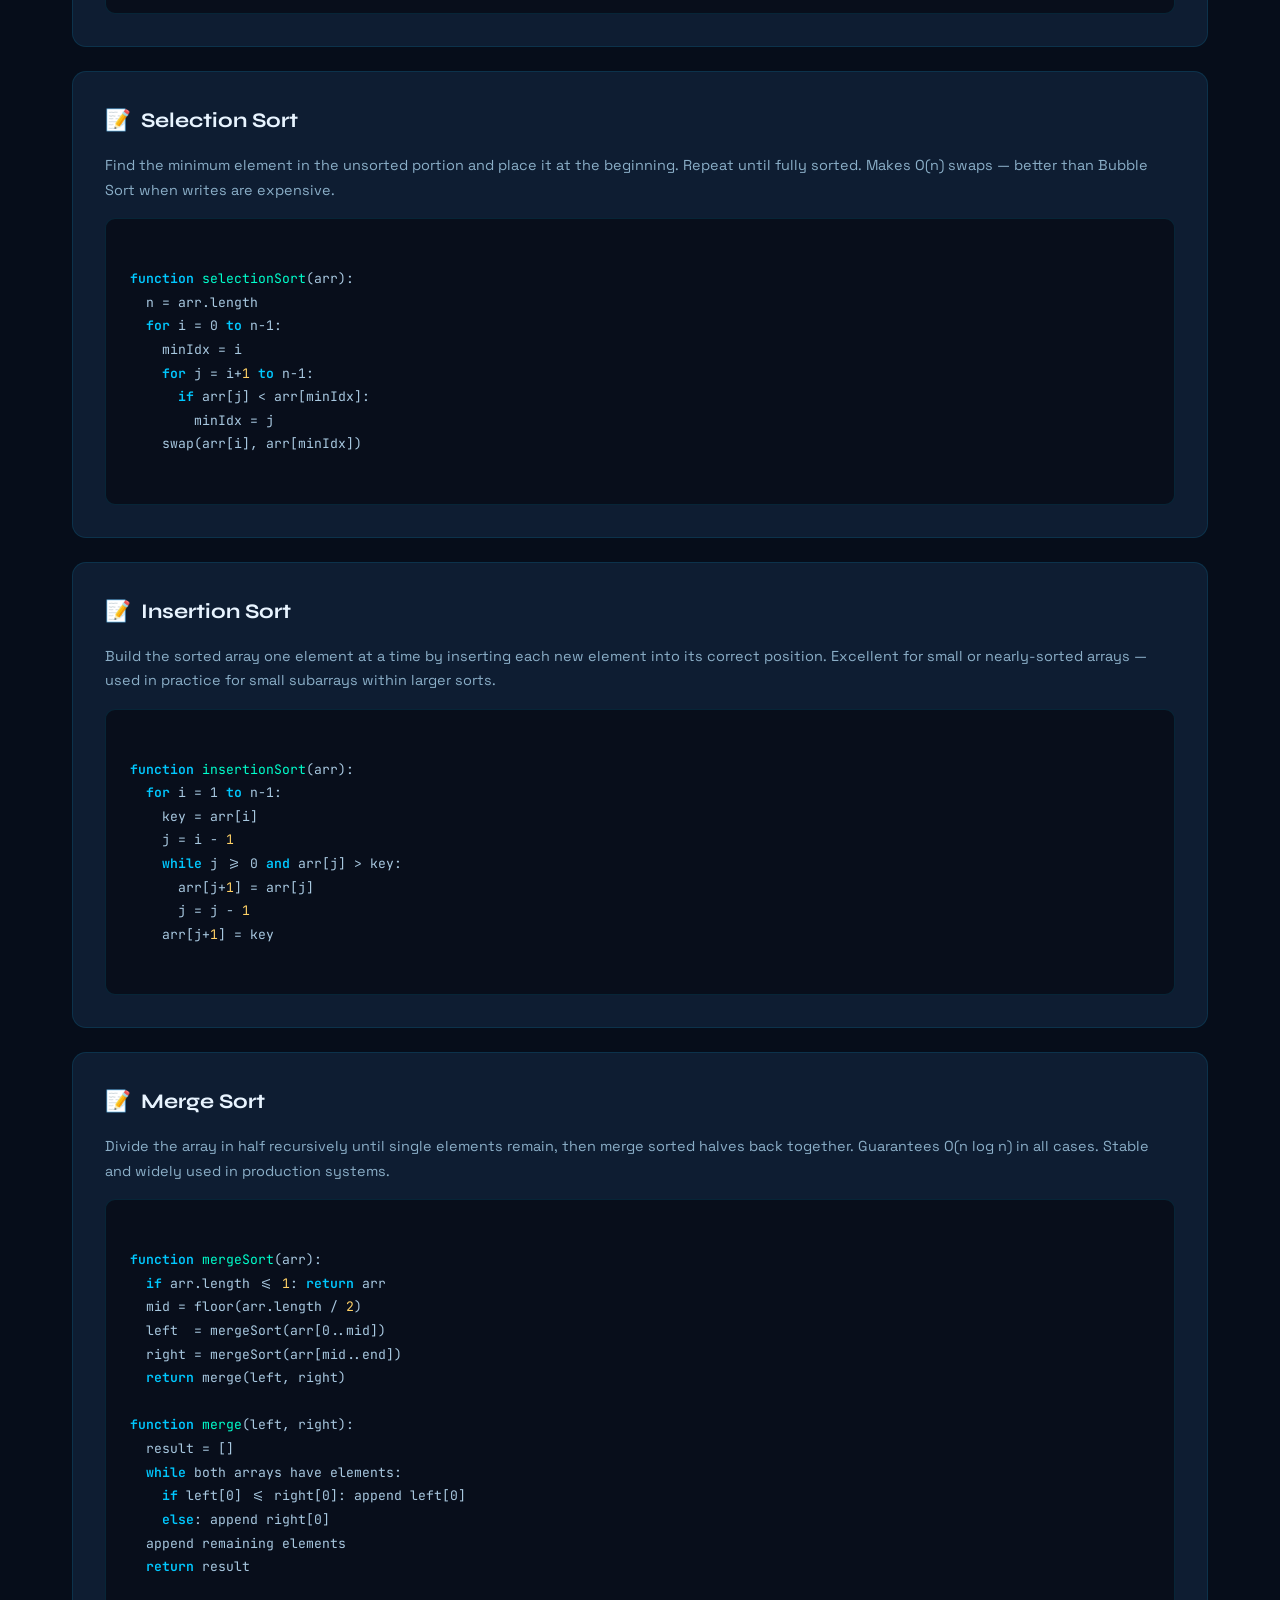
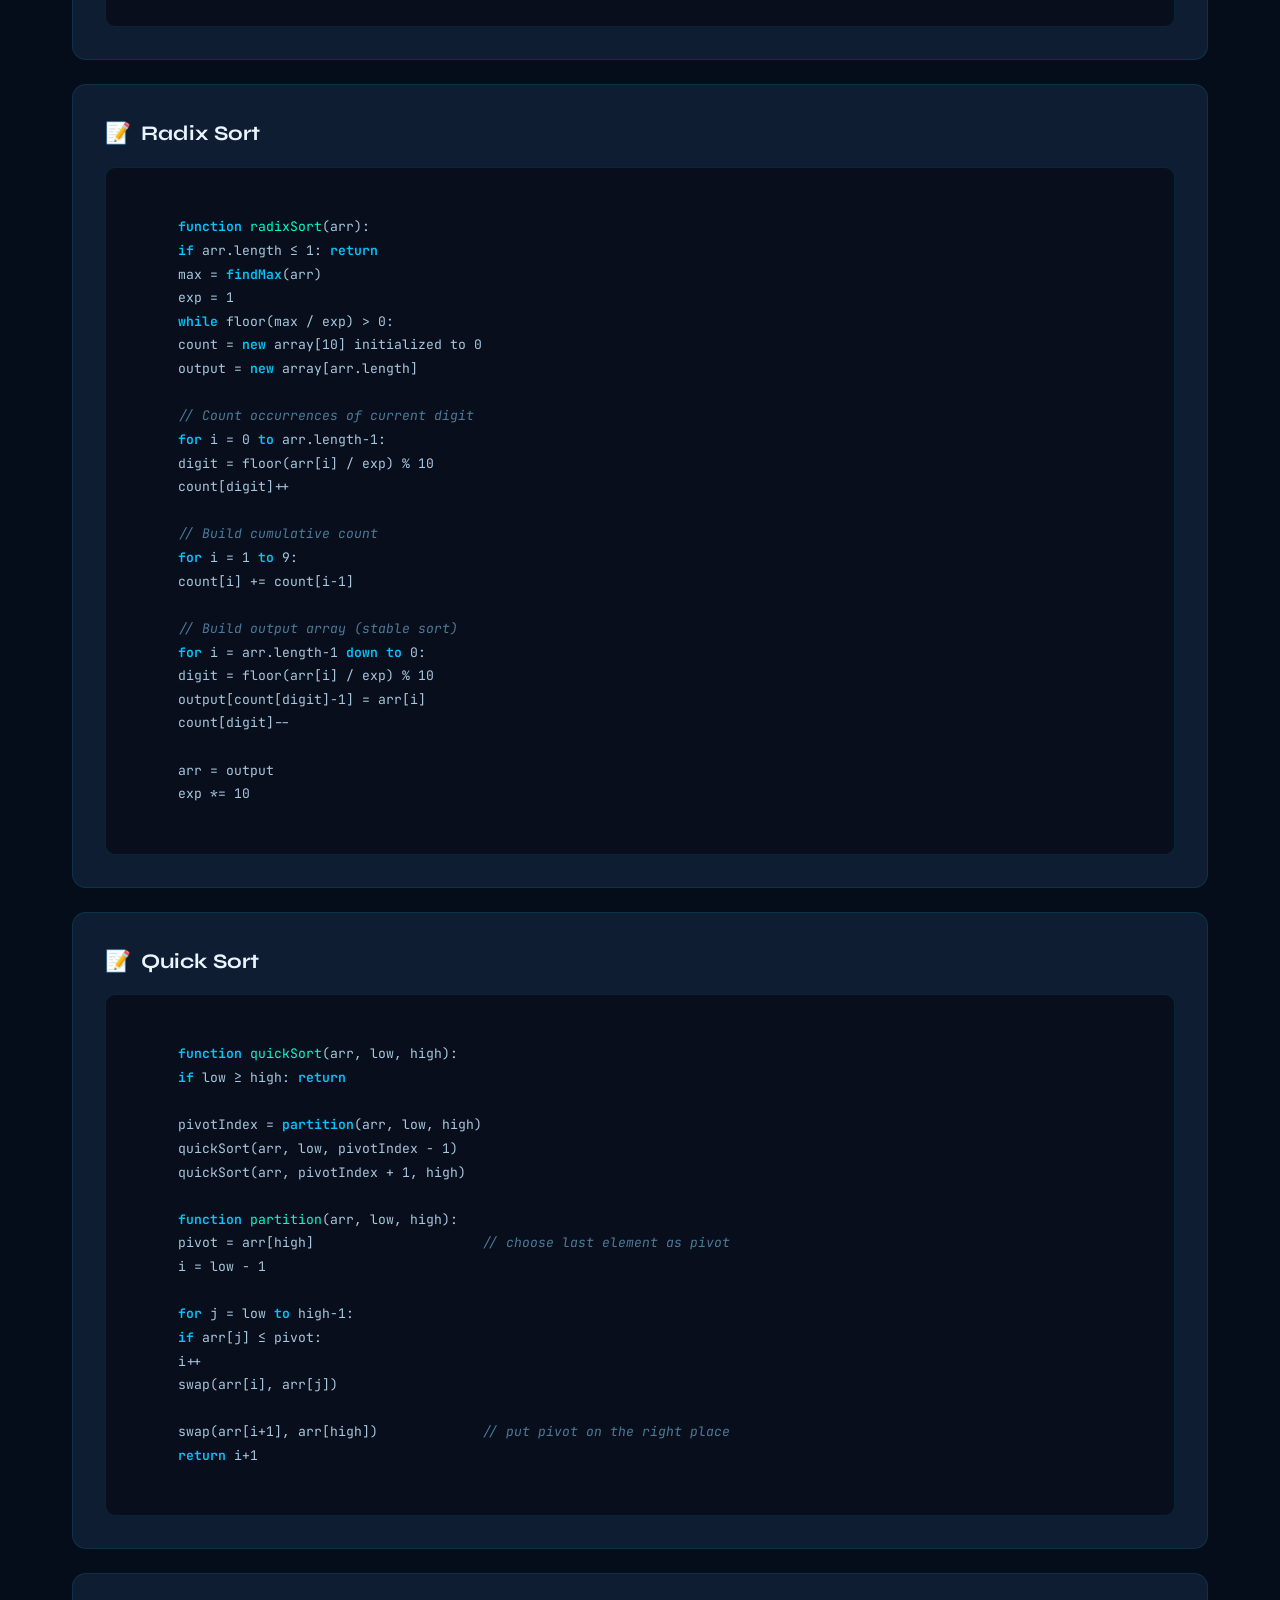
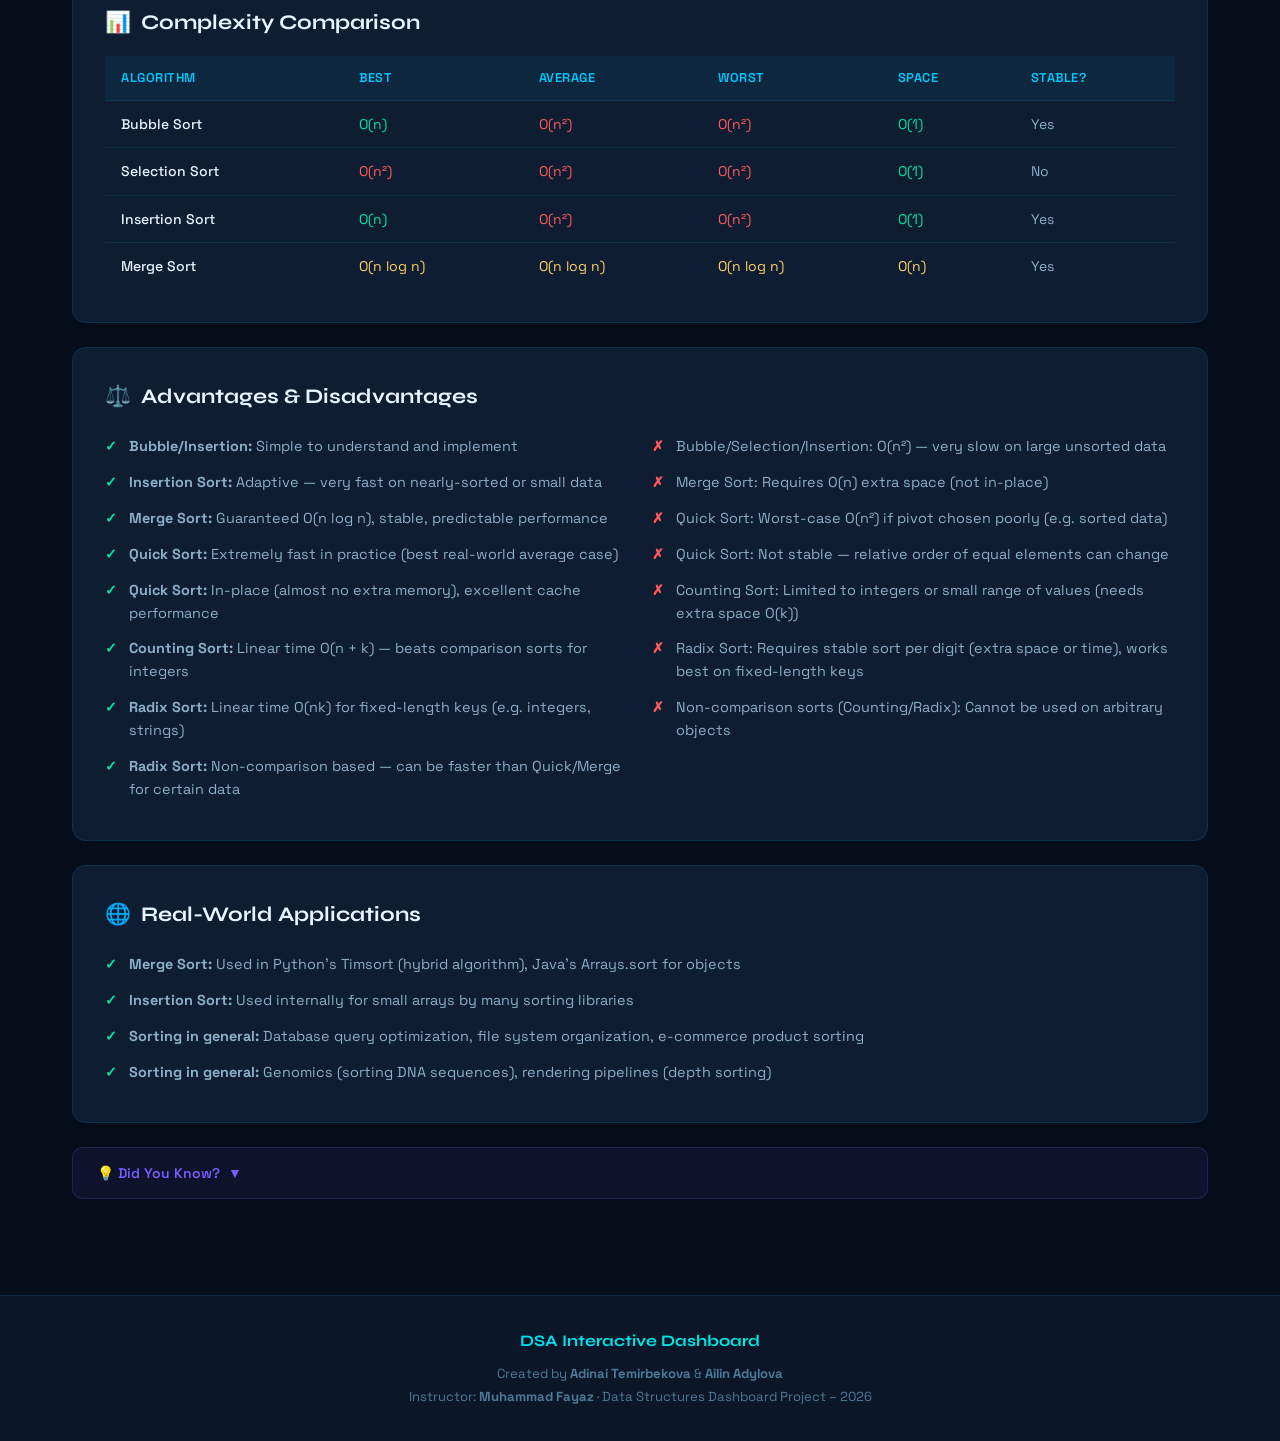
==== commit d118da29: "pseudo code for sortind" ====
--- a/sorting.html
+++ b/sorting.html
@@ -148,6 +148,63 @@
     </div>
   </div>
 
+  <div class="content-section reveal">
+    <h2><span class="icon">📝</span> Radix Sort</h2>
+<!--    <p style="color:var(&#45;&#45;text2);font-size:0.9rem;line-height:1.7;margin-bottom:1rem;">Divide the array in half recursively until single elements remain, then merge sorted halves back together. Guarantees O(n log n) in all cases. Stable and widely used in production systems.</p>-->
+    <div class="pseudocode">
+      <span class="kw">function</span> <span class="fn">radixSort</span>(arr):
+      <span class="kw">if</span> arr.length ≤ 1: <span class="kw">return</span>
+      max = <span class="kw">findMax</span>(arr)
+      exp = 1
+      <span class="kw">while</span> floor(max / exp) > 0:
+      count = <span class="kw">new</span> array[10] initialized to 0
+      output = <span class="kw">new</span> array[arr.length]
+
+      <span class="cm">// Count occurrences of current digit</span>
+      <span class="kw">for</span> i = 0 <span class="kw">to</span> arr.length-1:
+      digit = floor(arr[i] / exp) % 10
+      count[digit]++
+
+      <span class="cm">// Build cumulative count</span>
+      <span class="kw">for</span> i = 1 <span class="kw">to</span> 9:
+      count[i] += count[i-1]
+
+      <span class="cm">// Build output array (stable sort)</span>
+      <span class="kw">for</span> i = arr.length-1 <span class="kw">down to</span> 0:
+      digit = floor(arr[i] / exp) % 10
+      output[count[digit]-1] = arr[i]
+      count[digit]--
+
+      arr = output
+      exp *= 10
+    </div>
+  </div>
+
+  <div class="content-section reveal">
+    <h2><span class="icon">📝</span> Quick Sort</h2>
+    <!--    <p style="color:var(&#45;&#45;text2);font-size:0.9rem;line-height:1.7;margin-bottom:1rem;">Divide the array in half recursively until single elements remain, then merge sorted halves back together. Guarantees O(n log n) in all cases. Stable and widely used in production systems.</p>-->
+    <div class="pseudocode">
+      <span class="kw">function</span> <span class="fn">quickSort</span>(arr, low, high):
+      <span class="kw">if</span> low ≥ high: <span class="kw">return</span>
+
+      pivotIndex = <span class="kw">partition</span>(arr, low, high)
+      quickSort(arr, low, pivotIndex - 1)
+      quickSort(arr, pivotIndex + 1, high)
+
+      <span class="kw">function</span> <span class="fn">partition</span>(arr, low, high):
+      pivot = arr[high]                     <span class="cm">// choose last element as pivot</span>
+      i = low - 1
+
+      <span class="kw">for</span> j = low <span class="kw">to</span> high-1:
+      <span class="kw">if</span> arr[j] ≤ pivot:
+      i++
+      swap(arr[i], arr[j])
+
+      swap(arr[i+1], arr[high])             <span class="cm">// put pivot on the right place</span>
+      <span class="kw">return</span> i+1
+    </div>
+  </div>
+
   <!-- Complexity Table -->
   <div class="content-section reveal">
     <h2><span class="icon">📊</span> Complexity Comparison</h2>
@@ -163,22 +220,31 @@
   </div>
 
   <!-- Advantages / Disadvantages -->
+  <!-- Advantages / Disadvantages -->
   <div class="content-section reveal">
     <h2><span class="icon">⚖️</span> Advantages &amp; Disadvantages</h2>
     <div class="two-col">
       <div>
         <ul class="adv-list pros">
-          <li>Bubble/Insertion: Simple, great for small data</li>
-          <li>Insertion Sort: Adaptive, fast on nearly-sorted data</li>
-          <li>Merge Sort: O(n log n) guaranteed, stable</li>
-          <li>Selection Sort: Minimizes number of swaps</li>
+          <li><strong>Bubble/Insertion:</strong> Simple to understand and implement</li>
+          <li><strong>Insertion Sort:</strong> Adaptive — very fast on nearly-sorted or small data</li>
+          <li><strong>Merge Sort:</strong> Guaranteed O(n log n), stable, predictable performance</li>
+          <li><strong>Quick Sort:</strong> Extremely fast in practice (best real-world average case)</li>
+          <li><strong>Quick Sort:</strong> In-place (almost no extra memory), excellent cache performance</li>
+          <li><strong>Counting Sort:</strong> Linear time O(n + k) — beats comparison sorts for integers</li>
+          <li><strong>Radix Sort:</strong> Linear time O(nk) for fixed-length keys (e.g. integers, strings)</li>
+          <li><strong>Radix Sort:</strong> Non-comparison based — can be faster than Quick/Merge for certain data</li>
         </ul>
       </div>
       <div>
         <ul class="adv-list cons">
-          <li>Bubble/Selection/Insertion: O(n²) for large data</li>
-          <li>Merge Sort: Requires O(n) extra memory</li>
-          <li>None are in-place AND optimal simultaneously</li>
+          <li>Bubble/Selection/Insertion: O(n²) — very slow on large unsorted data</li>
+          <li>Merge Sort: Requires O(n) extra space (not in-place)</li>
+          <li>Quick Sort: Worst-case O(n²) if pivot chosen poorly (e.g. sorted data)</li>
+          <li>Quick Sort: Not stable — relative order of equal elements can change</li>
+          <li>Counting Sort: Limited to integers or small range of values (needs extra space O(k))</li>
+          <li>Radix Sort: Requires stable sort per digit (extra space or time), works best on fixed-length keys</li>
+          <li>Non-comparison sorts (Counting/Radix): Cannot be used on arbitrary objects</li>
         </ul>
       </div>
     </div>
